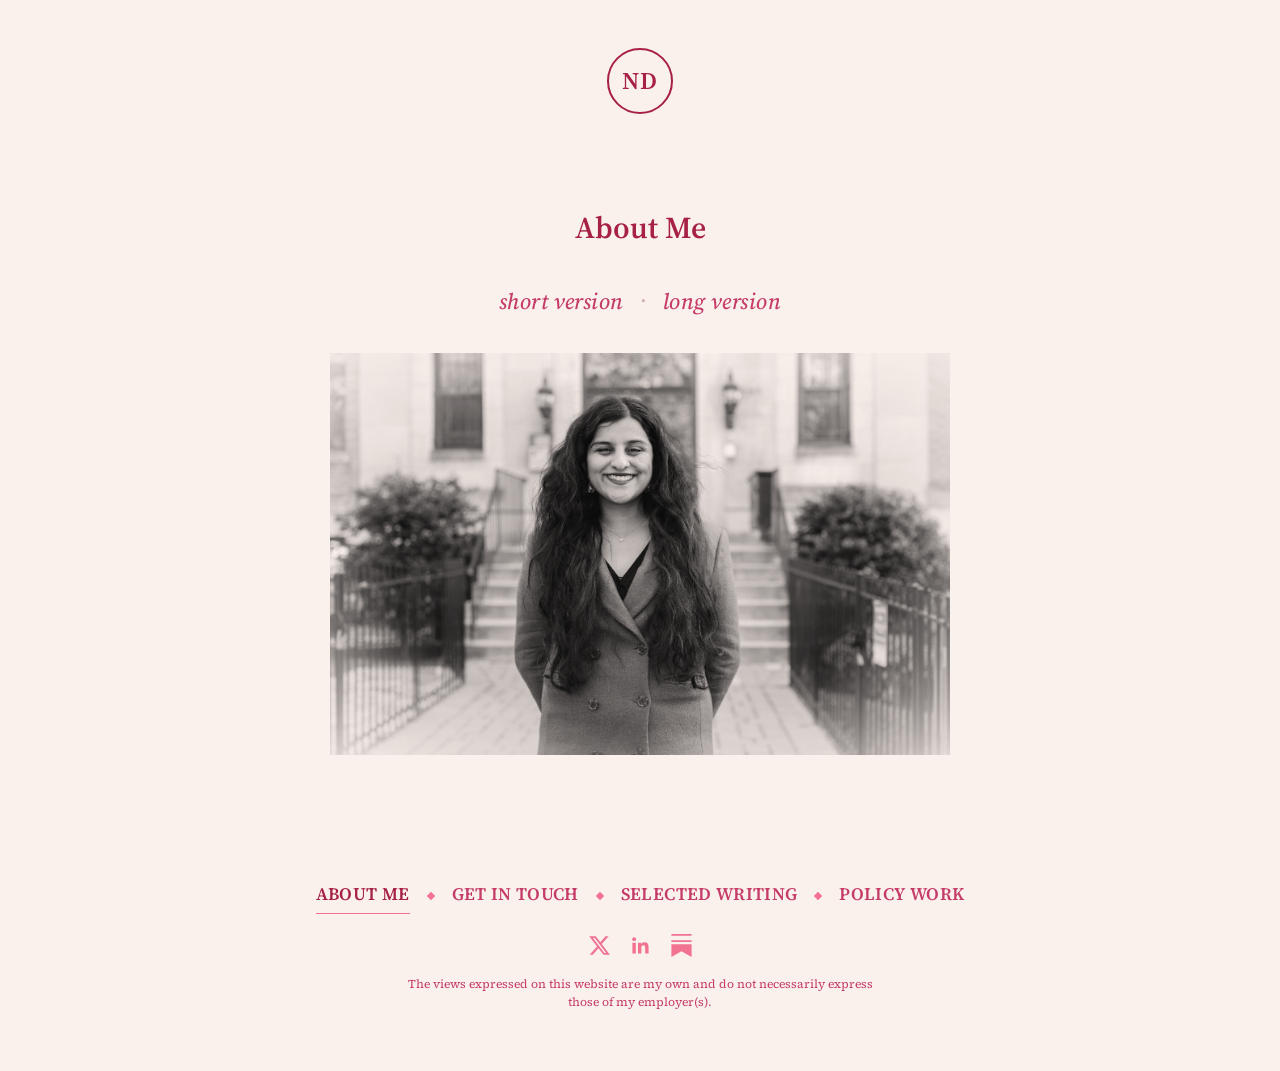
==== about.html @ 5ae56e91 "Add files via upload" ====
<!DOCTYPE html>
<html lang="en">
<head>
<meta charset="UTF-8">
<meta name="viewport" content="width=device-width, initial-scale=1">
<title>About Me – Neeraja Deshpande</title>
<link rel="stylesheet" href="styles.css">
</head>
<body>

<header class="site-header">
  <div class="wrap">
    <a href="index.html" class="site-logo" aria-label="Neeraja Deshpande — home">ND</a>
  </div>
</header>

<main>
  <div class="wrap">
    <h2 class="page-title">About Me</h2>

    <div class="bio-toggle" role="group" aria-label="Choose bio length">
      <button type="button" class="bio-toggle-btn" data-bio="short" aria-pressed="false">short version</button>
      <span class="bio-toggle-divider">·</span>
      <button type="button" class="bio-toggle-btn" data-bio="long" aria-pressed="false">long version</button>
    </div>

    <img class="portrait" src="portrait.jpg" alt="Neeraja Deshpande">

    <div class="bio-version" data-bio-version="short" hidden>
      <p>Neeraja Deshpande is a writer and editor based in Washington, D.C. She works full-time for Independent Women, a center-right women’s organization, as a <a href="https://www.independentwomen.com/people/neeraja-deshpande/">policy analyst</a> focusing primarily on education and gender. She is also a <a href="https://www.iwfeatures.com/author/neeraja_deshpande/">senior contributor</a> to IWFeatures.com, Independent Women’s grassroots journalism initiative. Her work has appeared in outlets including City Journal, Pirate Wires, The Spectator, and The Free Press (where she previously worked as a staff researcher), among others.</p>

      <p>Neeraja is originally from the Greater Boston area and graduated <em>magna cum laude</em> from all-women’s Wellesley College with a B.A. in Russian.</p>
    </div>

    <div class="bio-version" data-bio-version="long" hidden>
      <p>I’m often asked how an Indian-American woman who lives in D.C. and grew up outside of Boston and went to all-women’s Wellesley College winds up working on the right side of the aisle. Well. I was enough of a contrarian in high school to intern at the Massachusetts GOP in summer 2017, right before my junior year of high school, but squishy enough to have voted for Biden (yes, I know) in 2020. It was the excesses of COVID, and the fact that Biden promised a return to normal that never came, that made me <a href="https://www.iwvoice.com/2024/11/letter-to-the-editor-just-not-this-woman/">swing to Trump in 2024</a>.</p>

      <p>The first year of the lockdowns—my freshman and sophomore years of college—I was honestly pretty on board with COVID restrictions. I was even fine with getting the COVID vaccine! It was only after we were forced to get vaccinated but weren’t allowed to return to normal—my college was more or less masking through 2023—that I actually soured on the entire thing and started DMing (from my anonymous Twitter account) anyone who would listen about how crazy things were on campuses in September 2021. One of those people happened to be Bethany Mandel, who—and I truly think this was divine intervention—basically told me, after I contacted her, that she was looking for a research assistant for the <a href="https://www.amazon.com/dp/B0BWNQYLHQ?lv=shuf&amp;channelId=500&amp;plpRedirect=mhFallback">book she was writing</a> with Karol Markowicz and would I be interested? That was a very easy yes.</p>

      <p>I’d written publicly before—some milquetoast opinions, some reporting for the Richmond Fed’s magazine—but nothing controversial, so, when beginning my foray into touching the subjects I cover these days, I wrote under a semi-pseudonym for The American Mind, <a href="https://americanmind.org/author/neera-deshpande/">“Neera Deshpande,”</a> starting in early 2022, and wrote an <a href="https://brownstone.org/articles/a-wellesley-student-speaks-out/">anonymous essay</a> against my college’s COVID restrictions for the Brownstone Institute that I emailed (also anonymously) to nearly the entire faculty. By late 2022, I was working for The Free Press in its early days, and, after a year spent teaching grades 7-12 (I’d been a tutor and teaching assistant throughout college, and teaching always spoke to my heart), I wound up deciding to combine my interest in education with my public writing, and found this position at Independent Women, where I have been blessed to work since July of 2024.</p>

      <p>This brings me to my current interests (as of 2026).</p>

      <p>With the exception of the single year I spent teaching grades 7-12 (academic year 23-24), I’ve spent basically my entire adult life thus far in women’s-only spaces. It’s more or less why I’m constantly thinking, writing, and tweeting about women. I wouldn’t necessarily call myself a feminist, though, although I wouldn’t call myself an anti-feminist either. In my view, feminists pretend sex differences between men and women don’t exist, while anti-feminists seem to believe sex differences mean women are essentially children, who should not be allowed to participate in public life.</p>

      <p>I think both “sides” get it wrong: women don’t need to be men, or be like men, in order to be dignified adults—that our sexed differences are neither good nor bad, and make us humans of the female variety.</p>

      <p>Using this as my basic guiding principle, I’ve written about <a href="https://www.dailywire.com/news/the-fertility-safety-net-women-were-sold-is-leaving-some-with-fewer-options-than-expected">egg-freezing-as-insurance-policy</a>, <a href="https://www.eviemagazine.com/post/were-numbing-a-generation-of-girls-before-they-ever-feel-anything">the sexual side-effects of SSRIs</a>, <a href="https://www.piratewires.com/p/happy-womens-month-we-arent-men">Women’s History Month</a>, and <a href="https://fairerdisputations.org/metoo/">#MeToo</a>—in addition to the <a href="https://dailycaller.com/2025/04/15/opinion-the-washington-post-inadvertently-revealed-the-truth-about-puberty-blockers-neeraja-deshpande/">scourge</a> <a href="https://townhall.com/columnists/neeraja-deshpande/2026/03/11/a-landmark-verdict-sparks-the-collapse-of-youth-gender-affirming-surgeries-but-true-justice-demands-more-n2672623">of</a> <a href="https://www.iwfeatures.com/profile/childrens-hospital-colorado-transitioned-her-son-now-this-mom-is-speaking-out/">pediatric</a> <a href="https://thefederalist.com/2025/02/19/sex-isnt-a-bad-word-but-gender-is/">gender</a> <a href="https://www.independentwomen.com/wp-content/uploads/2025/06/SWW_NM-Policy-Report.pdf">medicine</a>, which itself comes from a failure to understand biological reality. I’ve also contributed to reports on <a href="https://www.independentwomen.com/cruel-and-unusual-punishment-report/">keeping males out of women’s prisons</a>, and on family formation aka <a href="https://www.independentwomen.com/2026/02/10/the-dating-decade-hooking-up-hanging-out-and-swiping-right/">dating in the 2020s</a>. I hope to keep writing about women and women’s issues in the future.</p>

      <p>Beyond that, much of my work centers on teachers—having been one, however briefly, I know how difficult and undervalued a job it is, and believe that teachers, at least the good ones, are all too often <a href="https://www.independentwomen.com/wp-content/uploads/2025/04/Give-Teachers-a-Break-Report.pdf">victimized by the same bureaucracy</a>, the same idiotic ideologies that have left students across the country illiterate and innumerate. Attracting and retaining talented teachers and <a href="https://dailycaller.com/2025/08/31/opinion-the-teaching-professions-death-spiral-neeraja-deshpande/">preventing the death spiral</a> from the profession is, as I see it, one of the greatest problems facing American education—the state of which is one of the greatest problems facing the country.</p>

      <p>Other great problems facing the country: the collapse of the institutions post-COVID—how do we rebuild them? How do we avoid what I’ve taken to call “<a href="https://spectator.org/what-post-woke-america-must-learn-from-the-fall-of-the-soviet-union/">the Gorbachev trap</a>”?—and, perhaps related, the scarcity mindset that says the pie can’t get bigger. I’m a big believer in the basic idea of Abundance. I think tech is awesome and while we should take steps to protect our humanity and attention spans and ability to do things and all that, I think AI is awesome, too (in fact, I made this website with Claude Code!). I like Waymos and data centers and I worry that we are living in a country where people see their flourishing as being threatened rather than enhanced by all of those things.</p>

      <p>It also worries me that Silicon Valley types have sort of brought this upon themselves (and by extension, all of us) by frothing at the mouth about how everyone but them is going to be in the so-called “permanent underclass” in the AI age. It’s not true, but ordinary people—the types who have mortgages and spouses and kids—are horrified at what they are hearing and vote in what they perceive to be their interests. I want to see <a href="https://x.com/neerajadeshp/status/2080380575513243709">better</a> <a href="https://x.com/neerajadeshp/status/2078114830532087970?s=20">messaging</a> across the board from the tech community (which, P.S., please contact me if you’re interested in chatting).</p>

      <p>Anyway, that’s plenty of words, so I’ll leave it there—that was the long version (I did say “only if you want,” in my defense!).</p>
    </div>
  </div>
</main>

<script>
  document.querySelectorAll('.bio-toggle-btn').forEach(function (btn) {
    btn.addEventListener('click', function () {
      var which = btn.dataset.bio;

      document.querySelectorAll('.bio-toggle-btn').forEach(function (b) {
        var isActive = b === btn;
        b.classList.toggle('active', isActive);
        b.setAttribute('aria-pressed', isActive ? 'true' : 'false');
      });

      document.querySelectorAll('.bio-version').forEach(function (v) {
        v.hidden = v.dataset.bioVersion !== which;
      });
    });
  });
</script>

<footer class="site-footer">
  <div class="wrap">
    <nav class="site-nav footer-nav">
      <ul>
        <li><a href="about.html" class="active">About Me</a></li>
        <li><a href="contact.html">Get in touch</a></li>
        <li><a href="writing.html">Selected Writing</a></li>
        <li><a href="reports.html">Policy Work</a></li>
      </ul>
    </nav>    <div class="social-links">
      <a href="https://x.com/neerajadeshp" target="_blank" rel="noopener" aria-label="X (Twitter)">
        <svg viewBox="0 0 24 24" xmlns="http://www.w3.org/2000/svg"><path d="M18.244 2.25h3.308l-7.227 8.26 8.502 11.24H16.17l-5.214-6.817L4.99 21.75H1.68l7.73-8.835L1.254 2.25H8.08l4.713 6.231zm-1.161 17.52h1.833L7.084 4.126H5.117z"/></svg>
      </a>
      <a href="https://www.linkedin.com/in/neeraja-deshpande-450298344/" target="_blank" rel="noopener" aria-label="LinkedIn">
        <svg viewBox="0 0 24 24" xmlns="http://www.w3.org/2000/svg"><path d="M20.447 20.452h-3.554v-5.569c0-1.328-.027-3.037-1.852-3.037-1.853 0-2.136 1.445-2.136 2.939v5.667H9.351V9h3.414v1.561h.046c.477-.9 1.637-1.85 3.37-1.85 3.601 0 4.267 2.37 4.267 5.455v6.286zM5.337 7.433a2.062 2.062 0 1 1 0-4.124 2.062 2.062 0 0 1 0 4.124zM7.114 20.452H3.558V9h3.556v11.452z"/></svg>
      </a>
      <a href="https://neerajadeshpande.substack.com" target="_blank" rel="noopener" aria-label="Substack">
        <svg viewBox="0 0 24 24" xmlns="http://www.w3.org/2000/svg"><path d="M22.539 8.242H1.46V6.396h21.08v1.846zM1.46 10.812V24L12 18.11 22.54 24V10.812H1.46zM22.54 0H1.46v1.846h21.08V0z"/></svg>
      </a>
    </div>
    <p class="disclaimer">The views expressed on this website are my own and do not necessarily express those of my employer(s).</p>
  </div>
</footer>

</body>
</html>
---- styles.css ----
@import url('https://fonts.googleapis.com/css2?family=Source+Serif+4:ital,opsz,wght@0,8..60,400;0,8..60,500;0,8..60,600;0,8..60,700;1,8..60,400;1,8..60,500&display=swap');

:root {
  /* Wada Sanzo palette (2月の配色), pink members only: Red, Indian Lake, Spinel Red, Fawn */
  --rose-950: #a72144; /* Red */
  --rose-800: #a72144; /* Red */
  --rose-700: #c53c69; /* Indian Lake */
  --rose-500: #f27291; /* Spinel Red */
  --rose-400: #f27291; /* Spinel Red */
  --rose-200: #d1b0a7; /* Fawn */
  --blush-50: #faf0ec; /* Fawn, lightened */
  --cream: #d1b0a7;    /* Fawn */
  --ink: #a72144;      /* Red */
  --hairline: #d1b0a7; /* Fawn */
}

* { box-sizing: border-box; }

html {
  scroll-behavior: smooth;
  height: 100%;
}

body {
  margin: 0;
  min-height: 100vh;
  display: flex;
  flex-direction: column;
  background: var(--blush-50);
  color: var(--ink);
  font-family: 'Source Serif 4', Georgia, 'Times New Roman', serif;
  font-optical-sizing: auto;
  font-size: 18px;
  line-height: 1.72;
  -webkit-font-smoothing: antialiased;
}

main {
  flex: 1 0 auto;
}

footer.site-footer {
  flex-shrink: 0;
}

.wrap {
  max-width: 720px;
  margin: 0 auto;
  padding: 0 28px;
}

header.site-header {
  background: transparent;
}

header.site-header .wrap {
  padding-top: 48px;
  padding-bottom: 32px;
  text-align: center;
}

.site-title {
  font-family: 'Source Serif 4', serif;
  font-weight: 600;
  font-size: 2.1rem;
  letter-spacing: 0.01em;
  margin: 0;
}

.site-title a {
  color: var(--rose-950);
  text-decoration: none;
}

.site-logo {
  display: inline-flex;
  align-items: center;
  justify-content: center;
  width: 66px;
  height: 66px;
  border-radius: 50%;
  border: 2px solid var(--rose-950);
  font-family: 'Source Serif 4', serif;
  font-weight: 600;
  font-size: 1.5rem;
  letter-spacing: 0.03em;
  color: var(--rose-950);
  text-decoration: none;
  background-color: var(--blush-50);
  transition: background-color 0.15s ease, color 0.15s ease;
}

.site-logo:hover {
  background-color: var(--rose-950);
  color: var(--blush-50);
}

nav.site-nav ul {
  list-style: none;
  margin: 0;
  padding: 0;
  display: flex;
  flex-wrap: wrap;
  gap: 10px 18px;
}

nav.site-nav li {
  display: flex;
  align-items: center;
}

nav.site-nav li:not(:last-child)::after {
  content: "";
  display: inline-block;
  width: 6px;
  height: 6px;
  margin-left: 18px;
  background: var(--rose-400);
  transform: rotate(45deg);
  flex-shrink: 0;
}

nav.footer-nav ul {
  justify-content: center;
  margin-bottom: 20px;
}

nav.hero-nav ul {
  justify-content: center;
}

nav.hero-nav .hero-nav-row2 {
  margin-top: 18px;
}

nav.hero-nav {
  margin-top: 44px;
}

nav.site-nav a {
  color: var(--rose-700);
  text-decoration: none;
  font-size: 1.1rem;
  font-weight: 600;
  letter-spacing: 0.02em;
  text-transform: uppercase;
  padding-bottom: 4px;
  border-bottom: 1px solid transparent;
  transition: border-color 0.15s ease, color 0.15s ease;
}

nav.site-nav a:hover,
nav.site-nav a.active {
  color: var(--rose-950);
  border-bottom-color: var(--rose-400);
}

main {
  padding: 56px 0 80px;
}

main.hero-main {
  min-height: 76vh;
  display: flex;
  align-items: center;
  padding: 40px 0;
}

main.hero-main .wrap {
  text-align: center;
  max-width: 1180px;
}

.hero-statement {
  margin: 0;
}

.hero-name {
  display: block;
  font-family: 'Source Serif 4', serif;
  font-weight: 700;
  text-transform: uppercase;
  font-size: clamp(3.8rem, 13vw, 9rem);
  line-height: 1.0;
  letter-spacing: 0.02em;
  color: var(--rose-950);
}

.hero-role {
  display: block;
  font-family: 'Source Serif 4', serif;
  font-weight: 500;
  font-style: italic;
  font-size: clamp(2rem, 6vw, 3.8rem);
  line-height: 1.2;
  color: var(--rose-700);
  margin-top: 16px;
}

@keyframes fadeIn {
  from { opacity: 0; transform: translateY(8px); }
  to { opacity: 1; transform: translateY(0); }
}

.fade-in-1,
.fade-in-2 {
  opacity: 0;
  animation: fadeIn 1s ease forwards;
}

.fade-in-1 { animation-delay: 0.2s; }
.fade-in-2 { animation-delay: 1.8s; }

h2.page-title {
  font-family: 'Source Serif 4', serif;
  font-weight: 600;
  font-size: 1.9rem;
  color: var(--rose-950);
  margin: 0 0 28px 0;
  text-align: center;
}

.tagline {
  font-family: 'Source Serif 4', serif;
  font-style: italic;
  font-size: 1.5rem;
  color: var(--rose-800);
  margin: 12px 0 0;
}

a { color: var(--rose-700); }
a:hover { color: var(--rose-950); }

p { margin: 0 0 20px; }

.bio-toggle {
  display: flex;
  justify-content: center;
  align-items: center;
  gap: 16px;
  margin: 0 0 32px;
}

.bio-toggle-btn {
  font-family: 'Source Serif 4', serif;
  font-size: 1.4rem;
  font-style: italic;
  font-weight: 500;
  letter-spacing: 0.02em;
  text-transform: lowercase;
  padding: 0;
  border: none;
  background: none;
  color: var(--rose-700);
  cursor: pointer;
  text-decoration: underline;
  text-decoration-color: transparent;
  text-underline-offset: 4px;
  transition: color 0.15s ease, text-decoration-color 0.15s ease;
}

.bio-toggle-btn.active {
  color: var(--rose-950);
  font-weight: 600;
  text-decoration-color: var(--rose-400);
}

.bio-toggle-btn:not(.active):hover {
  color: var(--rose-950);
}

.bio-toggle-divider {
  color: var(--rose-200);
  font-size: 1.4rem;
}

.portrait {
  width: 100%;
  max-width: 620px;
  display: block;
  margin: 0 auto 32px;
  filter: grayscale(100%) contrast(1.02) brightness(1.1);
  mix-blend-mode: multiply;
  -webkit-mask-image: radial-gradient(ellipse 72% 78% at center, #000 55%, transparent 100%);
  mask-image: radial-gradient(ellipse 72% 78% at center, #000 55%, transparent 100%);
}

.byline-note {
  color: var(--rose-800);
  font-size: 0.98rem;
}

.section-label {
  font-family: 'Source Serif 4', serif;
  font-weight: 700;
  color: var(--rose-800);
  font-size: 1.5rem;
  letter-spacing: 0.02em;
  margin: 40px 0 8px;
  text-align: center;
}

.year-label {
  font-family: 'Source Serif 4', serif;
  font-weight: 700;
  color: var(--rose-950);
  font-size: 1.65rem;
  margin: 34px 0 12px;
  text-align: left;
}

.year-label:first-of-type {
  margin-top: 22px;
}

.entry-list {
  list-style: none;
  margin: 0 0 6px;
  padding: 0;
}

.entry-list li {
  position: relative;
  padding-left: 20px;
  margin-bottom: 18px;
  line-height: 1.45;
}

.entry-list li::before {
  content: "";
  position: absolute;
  left: 3px;
  top: 0.5em;
  width: 5px;
  height: 5px;
  border-radius: 50%;
  background: var(--rose-400);
}

.entry-title {
  display: block;
  font-weight: 600;
  color: var(--ink);
  text-decoration: underline;
  text-decoration-color: var(--rose-200);
  text-underline-offset: 2px;
  transition: color 0.15s ease;
}

.entry-title:hover {
  color: var(--rose-500);
}

.entry-meta {
  display: block;
  margin-top: 4px;
}

.entry-venue {
  font-style: italic;
  color: var(--rose-800);
}

.entry-date {
  color: var(--rose-500);
  font-size: 0.93em;
}

.report-byline {
  display: block;
  font-style: italic;
  color: var(--rose-800);
  margin-top: 4px;
}

.report-venue {
  display: block;
  color: var(--rose-500);
  font-size: 0.93em;
  margin-top: 2px;
}

.note {
  font-size: 0.92rem;
  color: var(--rose-800);
  margin-top: 44px;
}

form.contact-form {
  margin-top: 12px;
}

form.contact-form label {
  display: block;
  font-weight: 500;
  font-size: 0.9rem;
  color: var(--rose-800);
  margin: 18px 0 6px;
}

form.contact-form input,
form.contact-form textarea {
  width: 100%;
  padding: 11px 13px;
  border: 1px solid var(--hairline);
  border-radius: 4px;
  background: #fff;
  font-family: inherit;
  font-size: 0.98rem;
  color: var(--ink);
}

form.contact-form textarea { min-height: 140px; resize: vertical; }

form.contact-form input:focus,
form.contact-form textarea:focus {
  outline: none;
  border-color: var(--rose-400);
  box-shadow: 0 0 0 3px rgba(197, 60, 105, 0.15);
}

.submit-btn {
  margin-top: 24px;
  background: var(--rose-700);
  color: #fff;
  border: none;
  padding: 12px 28px;
  border-radius: 4px;
  font-size: 0.95rem;
  font-weight: 500;
  letter-spacing: 0.02em;
  cursor: pointer;
  transition: background 0.15s ease;
}

.submit-btn:hover { background: var(--rose-950); }

.submit-btn:disabled { opacity: 0.6; cursor: not-allowed; }

.form-success {
  margin-top: 12px;
  padding: 12px 16px;
  border-radius: 4px;
  background: var(--blush-50);
  border: 1px solid var(--rose-200);
  color: var(--rose-950);
  font-weight: 500;
}

.form-error {
  margin-top: 12px;
  padding: 12px 16px;
  border-radius: 4px;
  background: var(--blush-50);
  border: 1px solid var(--rose-500);
  color: var(--rose-950);
  font-weight: 500;
}

.field-error {
  display: block;
  color: var(--rose-500);
  font-size: 0.82rem;
  margin-top: 4px;
}

footer.site-footer {
  padding: 12px 0 60px;
  text-align: center;
}

footer.site-footer p {
  margin: 0;
  color: var(--rose-700);
  font-size: 0.85rem;
}

footer.site-footer p.disclaimer {
  margin: 18px auto 0;
  font-size: 0.75rem;
  color: var(--rose-700);
  max-width: 480px;
  line-height: 1.5;
  text-align: center;
}

.social-links {
  display: flex;
  justify-content: center;
  align-items: center;
  gap: 18px;
  margin-top: 16px;
}

.social-links a {
  display: inline-flex;
  align-items: center;
  justify-content: center;
  width: 23px;
  height: 23px;
  color: var(--rose-500);
  transition: color 0.15s ease;
}

.social-links a svg {
  width: 100%;
  height: 100%;
  fill: currentColor;
  display: block;
}

.social-links a:hover {
  color: var(--rose-950);
}
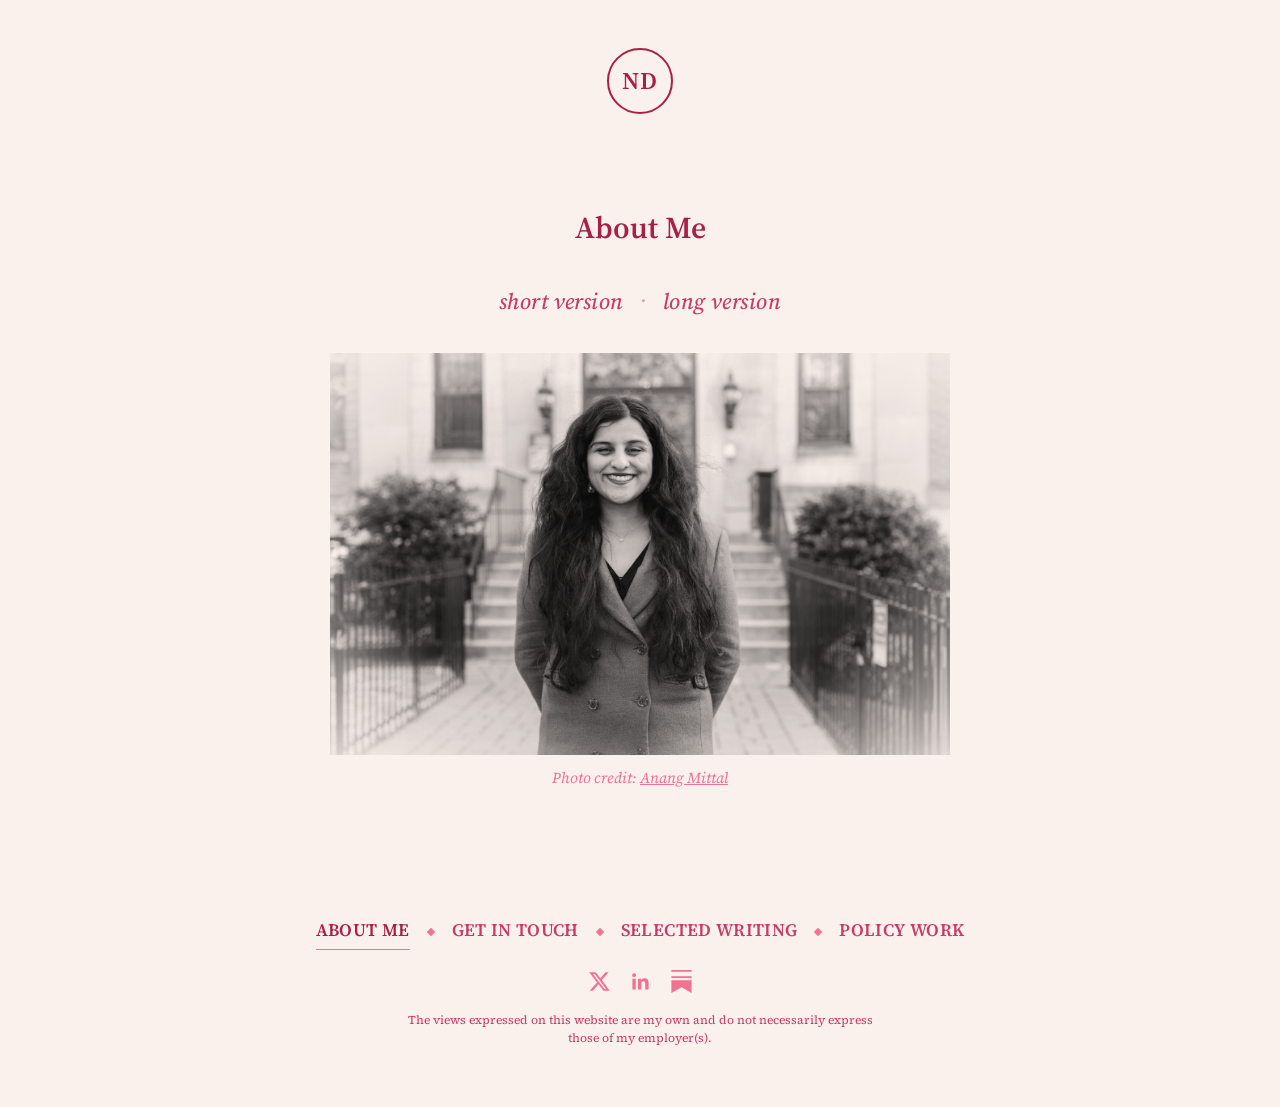
==== commit 403845ab: "Add files via upload" ====
--- a/about.html
+++ b/about.html
@@ -25,6 +25,7 @@
     </div>
 
     <img class="portrait" src="portrait.jpg" alt="Neeraja Deshpande">
+    <p class="photo-credit">Photo credit: <a href="https://anangmittal.com" target="_blank" rel="noopener">Anang Mittal</a></p>
 
     <div class="bio-version" data-bio-version="short" hidden>
       <p>Neeraja Deshpande is a writer and editor based in Washington, D.C. She works full-time for Independent Women, a center-right women’s organization, as a <a href="https://www.independentwomen.com/people/neeraja-deshpande/">policy analyst</a> focusing primarily on education and gender. She is also a <a href="https://www.iwfeatures.com/author/neeraja_deshpande/">senior contributor</a> to IWFeatures.com, Independent Women’s grassroots journalism initiative. Her work has appeared in outlets including City Journal, Pirate Wires, The Spectator, and The Free Press (where she previously worked as a staff researcher), among others.</p>
@@ -41,7 +42,7 @@
 
       <p>This brings me to my current interests (as of 2026).</p>
 
-      <p>With the exception of the single year I spent teaching grades 7-12 (academic year 23-24), I’ve spent basically my entire adult life thus far in women’s-only spaces. It’s more or less why I’m constantly thinking, writing, and tweeting about women. I wouldn’t necessarily call myself a feminist, though, although I wouldn’t call myself an anti-feminist either. In my view, feminists pretend sex differences between men and women don’t exist, while anti-feminists seem to believe sex differences mean women are essentially children, who should not be allowed to participate in public life.</p>
+      <p>With the exception of the single year I spent teaching grades 7-12 (academic year 23-24), I’ve spent basically my entire adult life thus far in women’s-only spaces—first at Wellesley College (2019-2023), and since July of 2024 at Independent Women, a conservative think tank. It’s more or less why I’m constantly thinking, writing, and tweeting about women. I wouldn’t necessarily call myself a feminist, though, although I wouldn’t call myself an anti-feminist either. In my view, feminists pretend sex differences between men and women don’t exist, while anti-feminists seem to believe sex differences mean women are essentially children, who should not be allowed to participate in public life.</p>
 
       <p>I think both “sides” get it wrong: women don’t need to be men, or be like men, in order to be dignified adults—that our sexed differences are neither good nor bad, and make us humans of the female variety.</p>
 
@@ -51,9 +52,9 @@
 
       <p>Other great problems facing the country: the collapse of the institutions post-COVID—how do we rebuild them? How do we avoid what I’ve taken to call “<a href="https://spectator.org/what-post-woke-america-must-learn-from-the-fall-of-the-soviet-union/">the Gorbachev trap</a>”?—and, perhaps related, the scarcity mindset that says the pie can’t get bigger. I’m a big believer in the basic idea of Abundance. I think tech is awesome and while we should take steps to protect our humanity and attention spans and ability to do things and all that, I think AI is awesome, too (in fact, I made this website with Claude Code!). I like Waymos and data centers and I worry that we are living in a country where people see their flourishing as being threatened rather than enhanced by all of those things.</p>
 
-      <p>It also worries me that Silicon Valley types have sort of brought this upon themselves (and by extension, all of us) by frothing at the mouth about how everyone but them is going to be in the so-called “permanent underclass” in the AI age. It’s not true, but ordinary people—the types who have mortgages and spouses and kids—are horrified at what they are hearing and vote in what they perceive to be their interests. I want to see <a href="https://x.com/neerajadeshp/status/2080380575513243709">better</a> <a href="https://x.com/neerajadeshp/status/2078114830532087970?s=20">messaging</a> across the board from the tech community (which, P.S., please contact me if you’re interested in chatting).</p>
+      <p>It also worries me that Silicon Valley types have sort of brought this upon themselves (and by extension, all of us) by frothing at the mouth about how everyone but them is going to be in the so-called “permanent underclass” in the AI age. It’s not true, but ordinary people—the types who have mortgages and spouses and kids—are horrified at what they are hearing and vote in what they perceive to be their interests. I want to see <a href="https://x.com/neerajadeshp/status/2080380575513243709">better</a> <a href="https://x.com/neerajadeshp/status/2078114830532087970?s=20">messaging</a> across the board from the tech community (about which, P.S., please contact me if you’re interested in chatting!).</p>
 
-      <p>Anyway, that’s plenty of words, so I’ll leave it there—that was the long version (I did say “only if you want,” in my defense!).</p>
+      <p>Anyway, that’s plenty of words, so I’ll leave it there—that was the long version.</p>
     </div>
   </div>
 </main>
--- a/styles.css
+++ b/styles.css
@@ -278,11 +278,27 @@
   width: 100%;
   max-width: 620px;
   display: block;
-  margin: 0 auto 32px;
+  margin: 0 auto 10px;
   filter: grayscale(100%) contrast(1.02) brightness(1.1);
   mix-blend-mode: multiply;
   -webkit-mask-image: radial-gradient(ellipse 72% 78% at center, #000 55%, transparent 100%);
   mask-image: radial-gradient(ellipse 72% 78% at center, #000 55%, transparent 100%);
+}
+
+.photo-credit {
+  text-align: center;
+  font-size: 0.95rem;
+  font-style: italic;
+  color: var(--rose-500);
+  margin: 0 0 32px;
+}
+
+.photo-credit a {
+  color: var(--rose-500);
+}
+
+.photo-credit a:hover {
+  color: var(--rose-950);
 }
 
 .byline-note {
